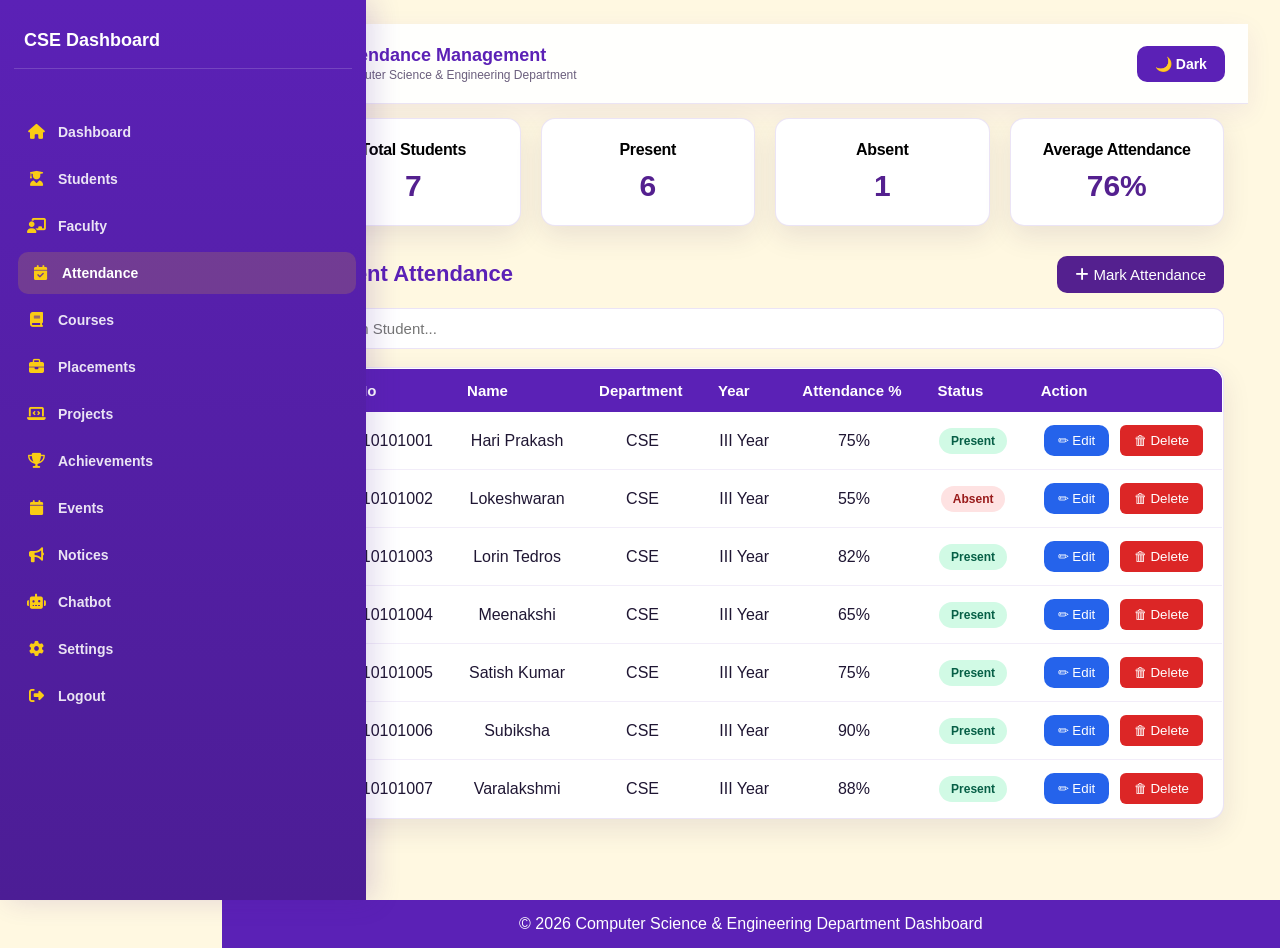
==== templates/attendance.html @ c2ad0262 "first commit" ====
﻿<!DOCTYPE html>
<html lang="en">

<head>

<meta charset="UTF-8">
<meta name="viewport" content="width=device-width, initial-scale=1.0">

<title>Attendance | CSE Dashboard</title>

<link rel="stylesheet" href="../css/style.css">
<link rel="stylesheet" href="../css/dashboard.css">
<link rel="stylesheet" href="../css/dark-mode.css">
<link rel="stylesheet" href="../css/erp-modern.css">

<link rel="stylesheet"
href="https://cdnjs.cloudflare.com/ajax/libs/font-awesome/6.5.2/css/all.min.css">

<script src="../js/darkmode.js"></script>

<style>

*{
margin:0;
padding:0;
box-sizing:border-box;
font-family:Arial,sans-serif;
}

body{
background:#facc15;
}

.sidebar{
position:fixed;
left:0;
top:0;
width:240px;
height:100vh;
background:#54208f;
color:#fff;
padding-top:20px;
overflow:auto;
}

.sidebar h2{
text-align:center;
margin-bottom:30px;
}

.sidebar ul{
list-style:none;
}

.sidebar ul li{
padding:12px 22px;
}

.sidebar ul li:hover{
background:#3d1866;
}

.sidebar ul li a{
color:#fff;
text-decoration:none;
display:block;
}

.main{
margin-left:240px;
min-height:100vh;
}
.header{
background:rgba(255,255,255,.95);
padding:18px 24px;
display:flex;
justify-content:space-between;
align-items:center;
box-shadow:0 2px 8px rgba(0,0,0,.06);
}

.header-left{
display:flex;
align-items:center;
gap:18px;
}

.header-logo{
height:56px;
}

.header h1{
color:#5b21b6;
font-size:22px;
}

.header h3{
color:#666;
font-size:14px;
font-weight:normal;
}

.container{
padding:30px;
}

.summary-cards{
display:grid;
grid-template-columns:repeat(4,1fr);
gap:20px;
margin-bottom:30px;
}

.card{
background:#fff;
border-radius:12px;
padding:22px;
text-align:center;
box-shadow:0 5px 15px rgba(0,0,0,.08);
}

.card h3{
font-size:16px;
color:#666;
margin-bottom:10px;
}

.card h2{
font-size:30px;
color:#54208f;
}

.section-header{
display:flex;
justify-content:space-between;
align-items:center;
margin-bottom:20px;
}

.section-header h1{
color:#54208f;
}

.btn{
background:#54208f;
color:#fff;
border:none;
padding:10px 18px;
border-radius:8px;
cursor:pointer;
font-size:15px;
}

.btn:hover{
background:#3d1866;
}
.search-box{
display:flex;
gap:15px;
align-items:center;
margin-bottom:20px;
}

.search-box input{
flex:1;
padding:12px;
border:1px solid #ddd;
border-radius:8px;
font-size:15px;
}

.table-wrapper{
background:#fff;
border-radius:12px;
overflow:hidden;
box-shadow:0 5px 15px rgba(0,0,0,.08);
}

table{
width:100%;
border-collapse:collapse;
}

th{
background:#54208f;
color:#fff;
padding:16px;
text-align:left;
font-size:15px;
}

td{
padding:15px;
border-bottom:1px solid #eee;
}

tr:hover{
background:#f8f5ff;
}

.status{
display:inline-block;
padding:6px 12px;
border-radius:20px;
font-size:12px;
font-weight:bold;
}

.present{
background:#d1fae5;
color:#065f46;
}

.absent{
background:#fee2e2;
color:#991b1b;
}

.edit-btn{
background:#2563eb;
color:#fff;
border:none;
padding:8px 14px;
border-radius:6px;
cursor:pointer;
margin-right:6px;
}

.edit-btn:hover{
background:#1d4ed8;
}

.delete-btn{
background:#dc2626;
color:#fff;
border:none;
padding:8px 14px;
border-radius:6px;
cursor:pointer;
}

.delete-btn:hover{
background:#b91c1c;
}
/* ===========================
   POPUP
=========================== */

.modal-overlay{
display:none;
position:fixed;
top:0;
left:0;
width:100%;
height:100%;
background:rgba(0,0,0,.5);
justify-content:center;
align-items:center;
z-index:1000;
}

.modal-overlay.active{
display:flex;
}

.modal-card{
background:#fff;
width:500px;
max-width:90%;
border-radius:12px;
overflow:hidden;
box-shadow:0 5px 20px rgba(0,0,0,.3);
}

.modal-header{
background:#54208f;
color:#fff;
padding:18px;
display:flex;
justify-content:space-between;
align-items:center;
}

.modal-close{
background:none;
border:none;
color:#fff;
font-size:28px;
cursor:pointer;
}

.modal-body{
padding:20px;
}

.attendance-form{
display:grid;
grid-template-columns:1fr 1fr;
gap:15px;
}

.attendance-form label{
display:flex;
flex-direction:column;
font-weight:bold;
font-size:14px;
}

.attendance-form input,
.attendance-form select{
margin-top:6px;
padding:10px;
border:1px solid #ccc;
border-radius:8px;
}

.full-width{
grid-column:1 / span 2;
}

.form-actions{
display:flex;
justify-content:flex-end;
gap:10px;
}

.cancel-btn{
background:#9ca3af;
color:#fff;
border:none;
padding:10px 18px;
border-radius:8px;
cursor:pointer;
}

.save-btn{
background:#54208f;
color:#fff;
border:none;
padding:10px 18px;
border-radius:8px;
cursor:pointer;
}

footer{
margin-top:30px;
background:#54208f;
color:#fff;
text-align:center;
padding:15px;
}

@media(max-width:900px){

.summary-cards{
grid-template-columns:repeat(2,1fr);
}

}

@media(max-width:600px){

.summary-cards{
grid-template-columns:1fr;
}

.attendance-form{
grid-template-columns:1fr;
}

.full-width{
grid-column:1;
}

}

</style>

</head>
<body>

<div class="sidebar">

    <h2>CSE Dashboard</h2>

    <ul>

        <li><a href="dashboard.html"><i class="fas fa-house"></i> Dashboard</a></li>

        <li><a href="students.html"><i class="fas fa-user-graduate"></i> Students</a></li>

        <li><a href="faculty.html"><i class="fas fa-chalkboard-teacher"></i> Faculty</a></li>

        <li><a href="attendance.html" class="active"><i class="fas fa-calendar-check"></i> Attendance</a></li>

        <li><a href="courses.html"><i class="fas fa-book"></i> Courses</a></li>

        <li><a href="placements.html"><i class="fas fa-briefcase"></i> Placements</a></li>

        <li><a href="projects.html"><i class="fas fa-laptop-code"></i> Projects</a></li>

        <li><a href="achievements.html"><i class="fas fa-trophy"></i> Achievements</a></li>

        <li><a href="events.html"><i class="fas fa-calendar"></i> Events</a></li>

        <li><a href="notices.html"><i class="fas fa-bullhorn"></i> Notices</a></li>

        <li><a href="chatbot.html"><i class="fas fa-robot"></i> Chatbot</a></li>

        <li><a href="settings.html"><i class="fas fa-gear"></i> Settings</a></li>

        <li><a href="index.html"><i class="fas fa-right-from-bracket"></i> Logout</a></li>

    </ul>

</div>

<div class="main">

    <div class="header">

        <div class="header-left">

            <img src="https://sju.ac.in/wp-content/uploads/2024/07/SJU-NEW-LOGO-HEADER.png"
            class="header-logo">

            <div>

                <h1>Attendance Management</h1>

                <h3>Computer Science & Engineering Department</h3>

            </div>

        </div>

    </div>

    <div class="container">
  <div class="summary-cards">

    <div class="card">
        <h3>Total Students</h3>
        <h2 id="totalStudents">0</h2>
    </div>

    <div class="card">
        <h3>Present</h3>
        <h2 id="presentStudents">0</h2>
    </div>

    <div class="card">
        <h3>Absent</h3>
        <h2 id="absentStudents">0</h2>
    </div>

    <div class="card">
        <h3>Average Attendance</h3>
        <h2 id="averageAttendance">0%</h2>
    </div>

</div>

<div class="section-header">

    <h1>Student Attendance</h1>

    <button class="btn" onclick="openAttendanceForm()">
        <i class="fas fa-plus"></i> Mark Attendance
    </button>

</div>

<div class="search-box">

    <input
        type="text"
        id="searchInput"
        placeholder="Search Student...">

</div>
<div class="table-wrapper">

<table id="attendanceTable">

    <thead>

        <tr>
            <th>Reg No</th>
            <th>Name</th>
            <th>Department</th>
            <th>Year</th>
            <th>Attendance %</th>
            <th>Status</th>
            <th>Action</th>
        </tr>

    </thead>

    <tbody>

        <!-- JavaScript loads data here -->

    </tbody>

</table>

</div>    
</div>

</div>

<!-- Attendance Popup -->

<div class="modal-overlay"
id="attendanceFormModal"
onclick="closeAttendanceForm()">

<div class="modal-card"
onclick="event.stopPropagation()">

<div class="modal-header">

<h2>Mark Attendance</h2>

<button
type="button"
class="modal-close"
onclick="closeAttendanceForm()">
&times;
</button>

</div>

<div class="modal-body">

<form id="attendanceForm"
class="attendance-form">

<label>
Register Number
<input
type="text"
id="form-regno"
required>
</label>

<label>
Student Name
<input
type="text"
id="form-name"
required>
</label>

<label>
Department
<input
type="text"
id="form-dept"
value="CSE"
required>
</label>

<label>
Year
<input
type="text"
id="form-year"
placeholder="III Year"
required>
</label>

<label>
Attendance %
<input
type="number"
id="form-percent"
min="0"
max="100"
required>
</label>

<label>
Status
<select id="form-status">

<option value="Present">
Present
</option>

<option value="Absent">
Absent
</option>

</select>

</label>

<div class="form-actions full-width">

<button
type="button"
class="cancel-btn"
onclick="closeAttendanceForm()">
Cancel
</button>

<button
type="submit"
class="save-btn">
Save Attendance
</button>

</div>

</form>

</div>

</div>

</div>
<footer>
    <p>&copy; 2026 Computer Science & Engineering Department Dashboard</p>
</footer>

<script src="../js/darkmode.js"></script>
<script src="../js/attendance.js"></script>

</body>
</html>
---- css/style.css ----
/* ===========================
    CSE Dashboard - style.css
=========================== */

/* Google Font */
@import url('https://fonts.googleapis.com/css2?family=Poppins:wght@300;400;500;600;700&display=swap');

*{
    margin:0;
    padding:0;
    box-sizing:border-box;
    font-family:'Poppins',sans-serif;
}

:root{
    --bg: #f7f6fb;
    --purple-600: #5b21b6;
    --purple-500: #7c3aed;
    --purple-700: #4c1d95;
    --yellow-400: #facc15;
    --yellow-500: #f59e0b;
    --text-dark: #000000;
    --muted: rgba(0,0,0,0.6);
}

body{
    background:var(--bg);
    color:var(--text-dark);
}

/* Links */

a{
    text-decoration:none;
    color:inherit;
}

/* Buttons */

.btn{
    display:inline-block;
    padding:10px 18px;
    background:var(--yellow-400);
    color:var(--text-dark);
    border:none;
    border-radius:8px;
    cursor:pointer;
    transition:0.15s ease;
}

.btn:hover{
    background:var(--yellow-500);
    transform:translateY(-2px);
}

/* Cards */

.card{
    background:#fff;
    padding:20px;
    border-radius:10px;
    box-shadow:0 5px 15px rgba(0,0,0,.1);
    transition:.3s;
}

.card:hover{
    transform:translateY(-6px);
}

/* Tables */

table{
    width:100%;
    border-collapse:collapse;
    background:#fff;
}

table th{
    background:var(--purple-600);
    color:#fff;
    padding:14px;
}

table td{
    padding:12px;
    text-align:center;
    border-bottom:1px solid #ddd;
}

table tr:hover{
    background: rgba(124,58,237,0.04);
}

/* Sidebar + layout adjustments for single-file pages */

.sidebar{
    position:fixed;
    width:240px;
    height:100%;
    background:var(--purple-600);
    color:#fff;
    padding-top:20px;
}

.sidebar h2{
    text-align:center;
    margin-bottom:20px;
}

.sidebar ul{ list-style:none }

.sidebar ul li{ padding:10px 18px }

.sidebar ul li:hover{ background:var(--purple-700); }

.sidebar ul li a{ color:#fff; text-decoration:none; display:block }

.sidebar ul li a.active{ background:var(--purple-500); color:#fff }

.main-content{ margin-left:260px; padding:28px }

/* Export CSV button tweaks */
#export-csv{ margin-bottom:12px }

/* Forms */

input,
select,
textarea{
    width:100%;
    padding:12px;
    margin:8px 0 15px;
    border:1px solid #ccc;
    border-radius:6px;
    outline:none;
}

input:focus,
select:focus,
textarea:focus{
    border-color:#facc15;
}

/* Header */

header{
    background:#7c3aed;
    color:white;
    padding:15px 30px;
}

/* Footer */

footer{
    background:#7c3aed;
    color:white;
    text-align:center;
    padding:15px;
    margin-top:30px;
}

/* Utility Classes */

.text-center{
    text-align:center;
}

.mt-20{
    margin-top:20px;
}

.mt-30{
    margin-top:30px;
}

.mb-20{
    margin-bottom:20px;
}

.container{
    width:90%;
    margin:auto;
}

/* ==========================================
   Light Mode Overrides (Change text to Black)
========================================== */
.header h1, .header h2, .header h3,
.section-header h1, .section-header h2, .section-header h3,
.card h3, .card p, .table-section h2, label, td {
    color: #000000 !important;
}
th {
    color: #ffffff !important; /* Keep table headers white text */
}
.sidebar h2, .sidebar ul li a {
    color: #ffffff !important; /* Keep sidebar text white */
}

/* ==========================================
   Dark Mode Overrides
========================================== */
body.dark-mode {
    background: #000000 !important; /* Pure Black background */
    color: #f8fafc !important;
}
body.dark-mode .sidebar {
    background: #1e1b4b !important; /* Dark indigo sidebar */
}
body.dark-mode .sidebar ul li:hover {
    background: #312e81 !important;
}
body.dark-mode .sidebar ul li a.active, 
body.dark-mode .sidebar ul li[style*="background"] {
    background: #312e81 !important;
}
body.dark-mode .header {
    background: rgba(30, 41, 59, 0.95) !important; /* Dark header */
    box-shadow: 0 2px 8px rgba(0, 0, 0, 0.2) !important;
    border-bottom: 1px solid #334155 !important;
}
body.dark-mode .header h1 {
    color: #ffffff !important;
}
body.dark-mode .header h3 {
    color: #cbd5e1 !important;
}
body.dark-mode .section-header h1 {
    color: #ffffff !important;
}
body.dark-mode .card,
body.dark-mode .table-wrapper,
body.dark-mode .settings-card {
    background: #1e293b !important; /* Slate-800 card */
    box-shadow: 0 6px 18px rgba(0, 0, 0, 0.2) !important;
    color: #f8fafc !important;
}
body.dark-mode .card h3 {
    color: #facc15 !important;
}
body.dark-mode .card p {
    color: #e2e8f0 !important;
}
body.dark-mode table {
    background: #1e293b !important;
    color: #e2e8f0 !important;
}
body.dark-mode th {
    background: #1e1b4b !important;
    color: #ffffff !important;
}
body.dark-mode td {
    border-bottom: 1px solid #334155 !important;
    color: #e2e8f0 !important;
}
body.dark-mode tr:hover {
    background: #334155 !important;
}
body.dark-mode footer {
    background: #1e1b4b !important;
    color: #cbd5e1 !important;
}
body.dark-mode input, 
body.dark-mode select, 
body.dark-mode textarea {
    background: #334155 !important;
    border-color: #475569 !important;
    color: #ffffff !important;
}
body.dark-mode .add-btn,
body.dark-mode .btn-save {
    background: #312e81 !important;
    color: #ffffff !important;
}
body.dark-mode .add-btn:hover,
body.dark-mode .btn-save:hover {
    background: #4338ca !important;
}
body.dark-mode .modal-card {
    background: #1e293b !important;
    color: #f8fafc !important;
}
body.dark-mode .modal-header {
    background: #1e1b4b !important;
}
body.dark-mode .modal-student-name {
    color: #ffffff !important;
}
body.dark-mode .modal-student-reg {
    color: #facc15 !important;
}
body.dark-mode .details-item label {
    color: #94a3b8 !important;
}
body.dark-mode .details-item span {
    color: #e2e8f0 !important;
}
body.dark-mode .details-grid {
    border-top: 1px solid #334155 !important;
}
body.dark-mode label {
    color: #cbd5e1 !important;
}
body.dark-mode .table-section h2 {
    color: #ffffff !important;
}

/* Custom Text Selection Highlight */
::selection {
    background: #54208f !important;
    color: #ffffff !important;
}
::-moz-selection {
    background: #54208f !important;
    color: #ffffff !important;
}
---- css/dashboard.css ----
:root {
  --bg: #f7f6fb;
  --surface: #ffffff;
  --surface-strong: #f3f4f6;
  --text: #000000;
  --muted: #6b7280;
  --primary: #54208f;
  --primary-soft: rgba(84, 32, 143, 0.10);
  --border: #e5e7eb;
  --shadow: 0 4px 6px -1px rgba(0, 0, 0, 0.1);
}

body {
  background: var(--bg);
  color: var(--text);
  min-height: 100vh;
}

body.dark-mode {
  --bg: #080418;
  --surface: #140f2f;
  --surface-strong: #211345;
  --text: #f8ebff;
  --muted: #f2d36e;
  --primary: #facc15;
  --primary-soft: rgba(250, 204, 21, 0.16);
  --border: rgba(250, 204, 21, 0.18);
  --shadow: 0 24px 48px rgba(0, 0, 0, 0.45);
}

.app-shell {
  display: flex;
  min-height: 100vh;
}

.sidebar {
  width: 280px;
  background: var(--primary);
  color: #fff;
  padding: 28px 22px;
  display: flex;
  flex-direction: column;
  gap: 24px;
  position: sticky;
  top: 0;
  align-self: flex-start;
}

.brand {
  display: grid;
  grid-template-columns: 52px 1fr;
  gap: 16px;
  align-items: center;
}

.brand-logo {
  width: 52px;
  height: 52px;
  border-radius: 14px;
  display: grid;
  place-items: center;
  background: #54208f;
  color: #ffffff;
  font-weight: 700;
  font-size: 18px;
}

.brand-title {
  font-size: 18px;
  font-weight: 700;
}

.brand-subtitle {
  display: block;
  margin-top: 4px;
  color: rgba(255, 255, 255, 0.85);
  font-size: 13px;
}

.sidebar-nav {
  display: flex;
  flex-direction: column;
  gap: 6px;
}

.sidebar-nav a {
  display: flex;
  align-items: center;
  gap: 10px;
  color: #fff7c4;
  padding: 14px 16px;
  border-radius: 14px;
  transition: transform 0.25s ease, background-color 0.25s ease;
}

.sidebar-nav a:hover,
.sidebar-nav a.active {
  background: rgba(255, 255, 255, 0.15) !important;
  color: #ffffff !important;
  transform: translateX(4px);
}

.sidebar-footer {
  margin-top: auto;
}

.main {
  flex: 1;
  padding: 24px 32px;
}

.topbar {
  display: flex;
  justify-content: space-between;
  gap: 24px;
  align-items: center;
  margin-bottom: 24px;
}

.topbar-left h1 {
  margin-bottom: 6px;
  font-size: clamp(1.8rem, 2vw, 2.6rem);
}

.topbar-left p {
  color: var(--muted);
  line-height: 1.5;
}

.topbar-right {
  display: flex;
  justify-content: flex-end;
  gap: 16px;
  align-items: center;
  flex-wrap: wrap;
}

.search-wrapper {
  display: flex;
  align-items: center;
  gap: 8px;
  border: 1px solid var(--border);
  border-radius: 14px;
  background: var(--surface);
  padding: 8px 10px;
}

.search-wrapper input {
  border: none;
  outline: none;
  background: transparent;
  color: var(--text);
  width: 250px;
  min-width: 0;
}

.search-wrapper input::placeholder {
  color: var(--muted);
}

.search-btn,
.icon-btn,
.btn {
  border: none;
  cursor: pointer;
  border-radius: 12px;
  transition: transform 0.2s ease, background 0.2s ease;
  background: #000;
  color: #fff;
}

.search-btn,
.icon-btn {
  width: 42px;
  height: 42px;
  display: grid;
  place-items: center;
}

.icon-btn {
  position: relative;
}

.icon-btn:hover,
.btn:hover,
.action-btn:hover {
  transform: translateY(-1px);
}

.icon-badge {
  position: absolute;
  top: 8px;
  right: 8px;
  width: 20px;
  height: 20px;
  border-radius: 50%;
  display: grid;
  place-items: center;
  background: #ffb703;
  color: #4c1d95;
  font-size: 12px;
  font-weight: 700;
}

.profile-card-header {
  display: flex;
  align-items: center;
  gap: 12px;
  background: var(--surface);
  padding: 10px 14px;
  border-radius: 16px;
}

.profile-avatar,
.profile-avatar-large,
.dept-logo {
  width: 54px;
  height: 54px;
  border-radius: 16px;
  display: grid;
  place-items: center;
  background: var(--primary-soft);
  color: #54208f;
  font-weight: 700;
  font-size: 1.1rem;
}

.profile-avatar-large {
  width: 72px;
  height: 72px;
}

.profile-card-header span {
  display: block;
  font-size: 0.9rem;
  color: var(--muted);
}

.profile-card-header strong {
  display: block;
}

.dashboard-header {
  display: grid;
  grid-template-columns: 1.5fr 1fr;
  gap: 24px;
  align-items: center;
  margin-bottom: 24px;
}

.department-card,
.dashboard-meta,
.card {
  background: var(--surface);
  border: 1px solid var(--border);
  border-radius: 24px;
  box-shadow: var(--shadow);
}

.department-card {
  display: flex;
  align-items: center;
  gap: 18px;
  padding: 24px;
}

.department-card h2 {
  margin-bottom: 8px;
}

.department-card p {
  color: var(--muted);
  line-height: 1.6;
}

.dashboard-meta {
  display: grid;
  grid-template-columns: repeat(2, minmax(0, 1fr));
  gap: 16px;
  padding: 24px;
}

.meta-block {
  display: grid;
  gap: 6px;
}

.meta-block span {
  color: var(--muted);
}

.meta-block strong {
  font-size: 1.25rem;
}

.overview-cards {
  display: grid;
  grid-template-columns: repeat(4, minmax(0, 1fr));
  gap: 20px;
  margin-bottom: 24px;
}

.card {
  padding: 24px;
}

.card h3 {
  margin-bottom: 18px;
  letter-spacing: -0.02em;
}

.card p {
  font-size: 2.4rem;
  margin-bottom: 10px;
}

.card small {
  color: var(--muted);
}

.section-grid {
  display: grid;
  grid-template-columns: 1.1fr 0.9fr;
  gap: 20px;
  margin-bottom: 24px;
}

.profile-card {
  display: grid;
  gap: 18px;
}

.profile-card-top {
  display: flex;
  gap: 18px;
  align-items: center;
}

.profile-card-top h3 {
  margin-bottom: 6px;
}

.profile-card p {
  color: var(--muted);
}

.profile-stats {
  display: grid;
  grid-template-columns: repeat(3, minmax(0, 1fr));
  gap: 18px;
}

.profile-stats div {
  background: var(--surface-strong);
  border-radius: 18px;
  padding: 18px 16px;
  text-align: center;
}

.profile-stats strong {
  display: block;
  font-size: 1.7rem;
  margin-bottom: 6px;
}

.profile-stats span {
  color: var(--muted);
}

.quick-actions .card-heading,
.chart-card .card-heading {
  display: flex;
  justify-content: space-between;
  align-items: baseline;
  gap: 12px;
  margin-bottom: 20px;
}

.quick-actions .card-heading p,
.chart-card .card-heading span {
  color: var(--muted);
}

.action-grid {
  display: grid;
  grid-template-columns: repeat(2, minmax(0, 1fr));
  gap: 14px;
}

.action-btn {
  background: #000;
  color: #fff;
  padding: 16px 18px;
  border: none;
  border-radius: 16px;
  font-weight: 600;
}

.chart-card canvas {
  width: 100%;
  height: auto;
  display: block;
  max-height: 260px;
}

.table-section {
  margin-bottom: 24px;
}

.table-header {
  display: flex;
  justify-content: space-between;
  align-items: center;
  margin-bottom: 18px;
  gap: 16px;
}

.table-header h2 {
  margin-bottom: 6px;
}

.table-header p {
  color: var(--muted);
}

.table-scroll {
  overflow-x: auto;
}

table {
  width: 100%;
  border-collapse: collapse;
  min-width: 720px;
}

thead tr {
  background: var(--primary);
}

thead th {
  color: #fff;
  padding: 18px 16px;
  text-align: left;
  font-weight: 600;
}

tbody tr {
  border-bottom: 1px solid var(--border);
}

tbody td {
  padding: 16px;
  color: var(--text);
}

tbody tr:hover {
  background: var(--surface-strong);
}

.dashboard-toast {
  position: fixed;
  bottom: 24px;
  right: 24px;
  background: var(--surface);
  color: var(--text);
  padding: 14px 18px;
  border-radius: 16px;
  border: 1px solid var(--border);
  box-shadow: var(--shadow);
  opacity: 0;
  transform: translateY(16px);
  transition: opacity 0.25s ease, transform 0.25s ease;
  z-index: 9999;
}

.dashboard-toast.visible {
  opacity: 1;
  transform: translateY(0);
}

.btn {
  padding: 14px 22px;
  color: #fff;
  background: #000;
}

.btn-primary {
  background: #000;
}

.btn-secondary {
  width: 100%;
  background: #000;
  color: #fff;
}

@media (max-width: 1200px) {
  .overview-cards {
    grid-template-columns: repeat(2, minmax(0, 1fr));
  }

  .section-grid {
    grid-template-columns: 1fr;
  }
}

@media (max-width: 900px) {
  .app-shell {
    flex-direction: column;
  }

  .sidebar {
    width: 100%;
    position: relative;
    top: auto;
  }

  .main {
    padding: 18px;
  }

  .topbar {
    flex-direction: column;
    align-items: stretch;
  }

  .search-wrapper {
    width: 100%;
  }

  .table-header {
    flex-direction: column;
    align-items: flex-start;
  }
}

@media (max-width: 680px) {
  .sidebar {
    padding: 20px 18px;
  }

  .topbar-right {
    display: grid;
    grid-template-columns: 1fr auto;
    gap: 12px;
    align-items: center;
  }

  .search-wrapper input {
    width: 100%;
  }

  .profile-card-header,
  .department-card,
  .dashboard-meta,
  .card,
  table {
    border-radius: 20px;
  }

  .overview-cards {
    grid-template-columns: 1fr;
  }

  .profile-stats {
    grid-template-columns: 1fr;
  }
}
---- css/dark-mode.css ----
/* ==========================================
   CSE Dashboard - dark-mode.css
========================================== */

/* 6. Smooth transition effects */
body, 
.sidebar, 
.header, 
header,
.card, 
.table-wrapper,
.settings-card,
table, 
th, 
td, 
tr,
input, 
select, 
textarea, 
button, 
.btn,
.add-btn,
.btn-save,
.chatbot-container,
.chat-container,
.chat-box,
.bot-message,
.user-message,
.chat-input,
.chat-input input,
.chat-input button,
footer {
    transition: all 0.3s ease !important;
}

/* 5. Dark Theme Overrides */
body.dark-mode {
    background: #121212 !important;
    color: #ffffff !important;
}

/* Sidebar styling */
body.dark-mode .sidebar {
    background: #0a192f !important;
    color: #ffffff !important;
    border-right: 1px solid #333333 !important;
}

body.dark-mode .sidebar h2 {
    color: #64ffda !important;
}

body.dark-mode .sidebar ul li:hover {
    background: rgba(100, 255, 218, 0.1) !important;
}

body.dark-mode .sidebar ul li a {
    color: #ffffff !important;
}

body.dark-mode .sidebar ul li a.active,
body.dark-mode .sidebar ul li[style*="background"] {
    background: #64ffda !important;
    color: #0a192f !important;
    border-radius: 6px;
}

body.dark-mode .sidebar ul li a.active *,
body.dark-mode .sidebar ul li[style*="background"] a {
    color: #0a192f !important;
}

/* Header styling */
body.dark-mode .header,
body.dark-mode header {
    background: #1e1e1e !important;
    color: #ffffff !important;
    border-bottom: 1px solid #333333 !important;
    box-shadow: 0 4px 12px rgba(0, 0, 0, 0.3) !important;
}

body.dark-mode .header h1,
body.dark-mode .header h2,
body.dark-mode .header h3,
body.dark-mode header h1,
body.dark-mode header h2,
body.dark-mode header h3,
body.dark-mode header p {
    color: #ffffff !important;
}

body.dark-mode .section-header h1,
body.dark-mode .section-header h2,
body.dark-mode .section-header h3,
body.dark-mode .section-header p {
    color: #ffffff !important;
}

/* Cards styling */
body.dark-mode .card,
body.dark-mode .table-wrapper,
body.dark-mode .settings-card,
body.dark-mode .stats-card {
    background: #1e1e1e !important;
    color: #ffffff !important;
    border: 1px solid #333333 !important;
    box-shadow: 0 4px 20px rgba(0, 0, 0, 0.25) !important;
}

body.dark-mode .card h2,
body.dark-mode .card h3,
body.dark-mode .card p,
body.dark-mode .settings-card h2,
body.dark-mode .settings-card h3 {
    color: #ffffff !important;
}

body.dark-mode .card p {
    color: #64ffda !important; /* Accent color for main stats numbers */
}

/* Tables styling */
body.dark-mode table {
    background: #1e1e1e !important;
    color: #ffffff !important;
}

body.dark-mode th {
    background: #0a192f !important;
    color: #64ffda !important;
    border-bottom: 2px solid #333333 !important;
}

body.dark-mode td {
    background: #1e1e1e !important;
    color: #ffffff !important;
    border-bottom: 1px solid #333333 !important;
}

body.dark-mode tr:hover td {
    background: rgba(100, 255, 218, 0.05) !important;
}

/* Forms styling */
body.dark-mode label {
    color: #ffffff !important;
}

body.dark-mode input,
body.dark-mode select,
body.dark-mode textarea {
    background: #121212 !important;
    color: #ffffff !important;
    border: 1px solid #333333 !important;
}

body.dark-mode input:focus,
body.dark-mode select:focus,
body.dark-mode textarea:focus {
    border-color: #64ffda !important;
    outline: none !important;
}

/* Buttons styling */
body.dark-mode button,
body.dark-mode .btn,
body.dark-mode .add-btn,
body.dark-mode .btn-save,
body.dark-mode #export-csv {
    background: #64ffda !important;
    color: #0a192f !important;
    font-weight: 600 !important;
    border: none !important;
}

body.dark-mode button:hover,
body.dark-mode .btn:hover,
body.dark-mode .add-btn:hover,
body.dark-mode .btn-save:hover,
body.dark-mode #export-csv:hover {
    background: #52e0c4 !important;
    transform: translateY(-2px) !important;
    box-shadow: 0 4px 12px rgba(100, 255, 188, 0.2) !important;
}

/* Theme Toggle Button specific styling in Dark Mode */
body.dark-mode #themeToggle {
    background: #64ffda !important;
    color: #0a192f !important;
}

/* Footer styling */
body.dark-mode footer {
    background: #0a192f !important;
    color: #ffffff !important;
    border-top: 1px solid #333333 !important;
}

/* Chatbot container overrides */
body.dark-mode .chat-container {
    background: #1e1e1e !important;
    border: 1px solid #333333 !important;
}

body.dark-mode .chat-header {
    background: #0a192f !important;
    color: #ffffff !important;
    border-bottom: 1px solid #333333 !important;
}

body.dark-mode .chat-header h2,
body.dark-mode .chat-header p {
    color: #ffffff !important;
}

body.dark-mode .chat-box {
    background: #121212 !important;
}

body.dark-mode .bot-message {
    background: #1e1e1e !important;
    color: #ffffff !important;
    border: 1px solid #333333 !important;
}

body.dark-mode .user-message {
    background: #64ffda !important;
    color: #0a192f !important;
    font-weight: 600 !important;
}

body.dark-mode .chat-input {
    background: #1e1e1e !important;
    border-top: 1px solid #333333 !important;
}

body.dark-mode .chat-input input {
    background: #121212 !important;
    color: #ffffff !important;
}

body.dark-mode .chat-input button {
    background: #64ffda !important;
    color: #0a192f !important;
}

/* Modals styling */
body.dark-mode .modal-card {
    background: #1e1e1e !important;
    border: 1px solid #333333 !important;
    color: #ffffff !important;
}

body.dark-mode .modal-header {
    background: #0a192f !important;
    border-bottom: 1px solid #333333 !important;
}

body.dark-mode .modal-student-name {
    color: #ffffff !important;
}

body.dark-mode .modal-student-reg {
    color: #64ffda !important;
}

body.dark-mode .details-item label {
    color: #a0aec0 !important;
}

body.dark-mode .details-item span {
    color: #ffffff !important;
}

body.dark-mode .details-grid {
    border-top: 1px solid #333333 !important;
}

body.dark-mode .close-btn {
    color: #ffffff !important;
}

/* Live clock or labels text color */
body.dark-mode #clock {
    color: #64ffda !important;
}
---- css/erp-modern.css ----
:root {
  --erp-primary: #5b21b6;
  --erp-primary-dark: #3d1866;
  --erp-accent: #facc15;
  --erp-bg: #fff8e1;
  --erp-card: #ffffff;
  --erp-text: #1f1633;
  --erp-muted: #6b5f7d;
  --erp-border: rgba(91, 33, 182, 0.12);
  --erp-shadow: 0 10px 28px rgba(50, 31, 91, 0.10);
}

html {
  background: var(--erp-bg);
}

body {
  background: var(--erp-bg) !important;
  color: var(--erp-text);
  min-height: 100vh;
}

.sidebar {
  position: fixed !important;
  inset: 0 auto 0 0;
  width: 250px !important;
  height: 100vh !important;
  overflow-y: auto;
  background: linear-gradient(180deg, var(--erp-primary) 0%, #4c1d95 100%) !important;
  color: #ffffff !important;
  padding: 18px 14px !important;
  box-shadow: 8px 0 26px rgba(76, 29, 149, 0.16);
  z-index: 20;
}

.sidebar h2 {
  margin: 0 0 18px !important;
  padding: 12px 10px 16px;
  text-align: left !important;
  font-size: 18px !important;
  line-height: 1.2;
  border-bottom: 1px solid rgba(255, 255, 255, 0.16);
}

.sidebar ul {
  display: grid;
  gap: 5px;
  list-style: none !important;
}

.sidebar ul li {
  padding: 0 !important;
  background: transparent !important;
  border-radius: 10px !important;
}

.sidebar ul li a {
  display: flex !important;
  align-items: center;
  gap: 12px;
  min-height: 42px;
  padding: 10px 12px !important;
  color: rgba(255, 255, 255, 0.88) !important;
  border-radius: 10px;
  font-size: 14px;
  font-weight: 600;
  letter-spacing: 0;
  transition: background-color 0.2s ease, color 0.2s ease, transform 0.2s ease;
}

.sidebar ul li a i {
  width: 20px;
  min-width: 20px;
  text-align: center;
  color: var(--erp-accent);
  font-size: 15px;
}

.sidebar ul li a:hover,
.sidebar ul li a.active,
.sidebar ul li[style*="background"] a {
  background: rgba(250, 204, 21, 0.16) !important;
  color: #ffffff !important;
  transform: translateX(4px);
}

.main,
.main-content {
  margin-left: 250px !important;
  min-height: 100vh;
  background: var(--erp-bg);
}

.header,
.main-content > header {
  min-height: 80px !important;
  height: 80px !important;
  padding: 10px 24px !important;
  margin: 0 !important;
  background: rgba(255, 255, 255, 0.94) !important;
  border-bottom: 1px solid var(--erp-border);
  box-shadow: 0 8px 24px rgba(91, 33, 182, 0.08) !important;
  display: flex !important;
  align-items: center !important;
  justify-content: space-between !important;
  gap: 16px !important;
}

.header > div,
.main-content > header > div {
  gap: 12px !important;
}

.header-logo {
  height: 60px !important;
  max-height: 60px !important;
  width: auto !important;
}

.header h1,
.main-content > header h1 {
  color: var(--erp-primary) !important;
  font-size: 18px !important;
  line-height: 1.15 !important;
  margin: 0 !important;
}

.header h3,
.main-content > header p {
  color: var(--erp-muted) !important;
  font-size: 12px !important;
  margin: 3px 0 0 !important;
}

.container,
.table-section {
  padding: 14px 24px 24px !important;
  width: auto !important;
  margin: 0 !important;
}

.cards {
  padding: 18px 24px 24px !important;
  gap: 18px !important;
}

.main-content > .card {
  margin: 14px 24px 18px !important;
}

.section-header {
  display: flex !important;
  justify-content: space-between !important;
  align-items: center !important;
  gap: 16px !important;
  margin: 0 0 15px !important;
}

.section-header h1,
.section-header h2,
.table-section h2 {
  color: var(--erp-primary) !important;
  font-size: 22px !important;
  line-height: 1.2 !important;
  margin: 0 !important;
}

.search-box {
  display: flex !important;
  align-items: center;
  gap: 12px !important;
  margin: 0 0 18px !important;
}

.search-box input,
.chat-input input,
input,
select,
textarea {
  border: 1px solid var(--erp-border) !important;
  border-radius: 10px !important;
  background: #ffffff !important;
  color: var(--erp-text) !important;
  box-shadow: none !important;
}

.search-box input {
  margin: 0 !important;
  padding: 11px 14px !important;
}

.card,
.table-wrapper,
.chat-container,
.recent-events,
.settings-card,
table {
  border-radius: 14px !important;
  box-shadow: var(--erp-shadow) !important;
  border: 1px solid var(--erp-border) !important;
  background: var(--erp-card) !important;
}

.card {
  transition: transform 0.2s ease, box-shadow 0.2s ease;
}

.card:hover {
  transform: translateY(-4px);
  box-shadow: 0 16px 34px rgba(50, 31, 91, 0.14) !important;
}

.table-wrapper {
  overflow-x: auto !important;
}

table {
  overflow: hidden;
}

th,
thead th {
  background: var(--erp-primary) !important;
  color: #ffffff !important;
  padding: 13px 16px !important;
}

td,
tbody td {
  color: var(--erp-text) !important;
  padding: 13px 16px !important;
  border-bottom: 1px solid rgba(91, 33, 182, 0.08) !important;
}

tr:hover,
tbody tr:hover {
  background: #fff3bf !important;
}

.add-btn,
#export-csv,
.btn,
.save-btn,
.edit-btn,
.chat-input button,
#themeToggle {
  border-radius: 10px !important;
  transition: transform 0.2s ease, box-shadow 0.2s ease, background-color 0.2s ease !important;
}

.add-btn,
#export-csv,
.save-btn,
.chat-input button,
#themeToggle {
  background: var(--erp-primary) !important;
  color: #ffffff !important;
  border: none !important;
}

.add-btn:hover,
#export-csv:hover,
.btn:hover,
.save-btn:hover,
.edit-btn:hover,
.chat-input button:hover,
#themeToggle:hover {
  transform: translateY(-2px);
  box-shadow: 0 10px 20px rgba(91, 33, 182, 0.18);
}

.modal-card {
  border-radius: 14px !important;
}

footer {
  margin: 0 0 0 250px !important;
  background: var(--erp-primary) !important;
}

body.dark-mode {
  --erp-bg: #0f0b1d;
  --erp-card: #19122d;
  --erp-text: #f8f4ff;
  --erp-muted: #d8c9ef;
  --erp-border: rgba(250, 204, 21, 0.16);
  background: var(--erp-bg) !important;
}

body.dark-mode .main,
body.dark-mode .main-content {
  background: var(--erp-bg) !important;
}

body.dark-mode .header,
body.dark-mode .main-content > header,
body.dark-mode .card,
body.dark-mode .table-wrapper,
body.dark-mode .chat-container,
body.dark-mode table,
body.dark-mode .settings-card {
  background: var(--erp-card) !important;
  border-color: var(--erp-border) !important;
}

@media (max-width: 1024px) {
  .sidebar {
    width: 220px !important;
  }

  .main,
  .main-content {
    margin-left: 220px !important;
  }

  footer {
    margin-left: 220px !important;
  }
}

@media (max-width: 760px) {
  .sidebar {
    position: relative !important;
    width: 100% !important;
    height: auto !important;
    max-height: none;
  }

  .sidebar ul {
    grid-template-columns: repeat(2, minmax(0, 1fr));
  }

  .main,
  .main-content,
  footer {
    margin-left: 0 !important;
  }

  .header,
  .main-content > header {
    height: auto !important;
    min-height: 80px !important;
    padding: 10px 16px !important;
    flex-wrap: wrap;
  }

  .container,
  .table-section,
  .cards {
    padding: 14px 16px 22px !important;
  }

  .section-header {
    align-items: flex-start !important;
    flex-wrap: wrap;
  }
}

@media (max-width: 520px) {
  .sidebar ul {
    grid-template-columns: 1fr;
  }

  .header-logo {
    height: 48px !important;
  }

  .search-box {
    flex-direction: column;
    align-items: stretch;
  }

  .add-btn,
  #export-csv {
    width: 100%;
  }
}
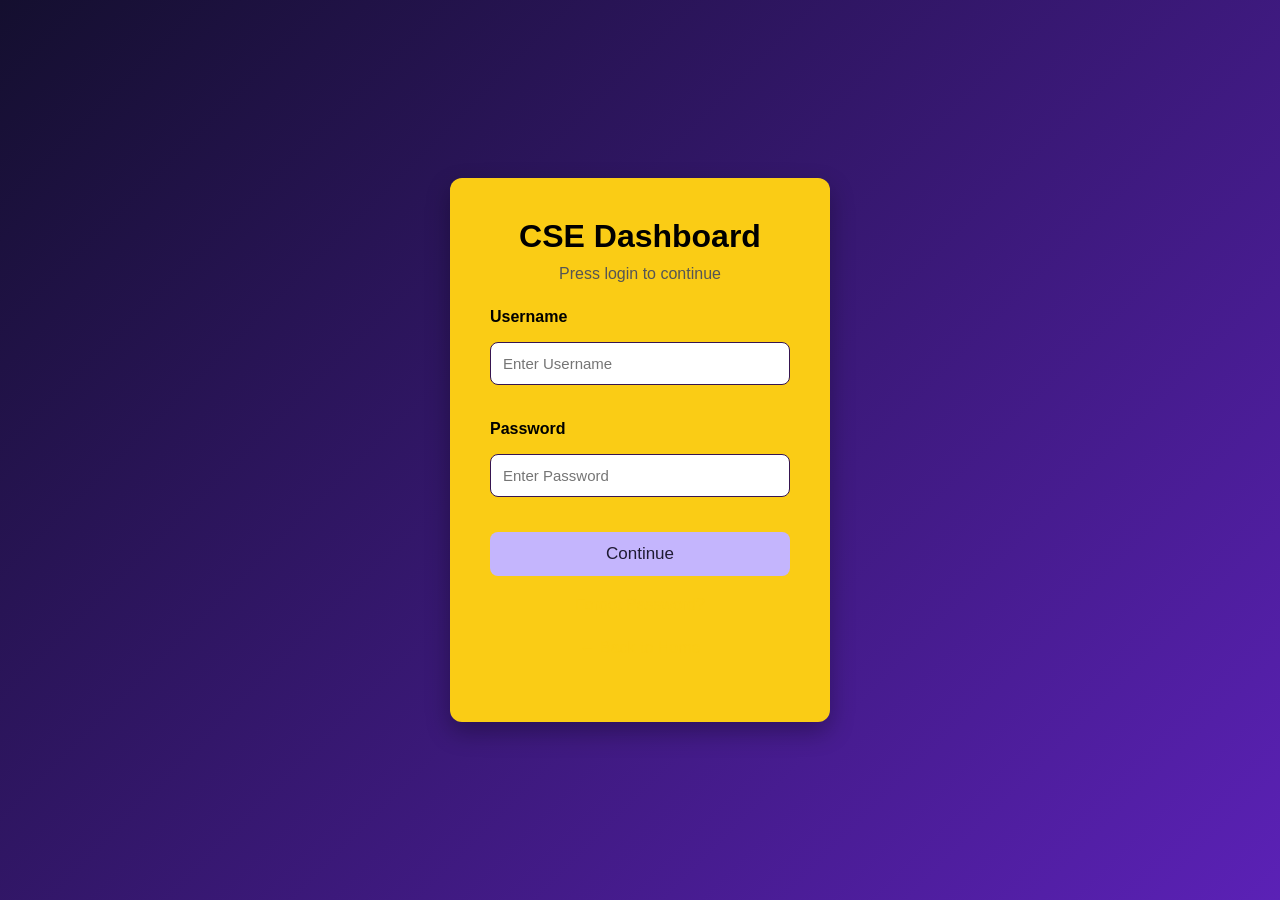
==== commit 4df4ff53: "Completed ERP dashboard modules and improvements" ====
--- a/templates/attendance.html
+++ b/templates/attendance.html
@@ -626,6 +626,7 @@
 </footer>
 
 <script src="../js/darkmode.js"></script>
+<script src="../js/auth.js"></script>
 <script src="../js/attendance.js"></script>
 
 </body>
